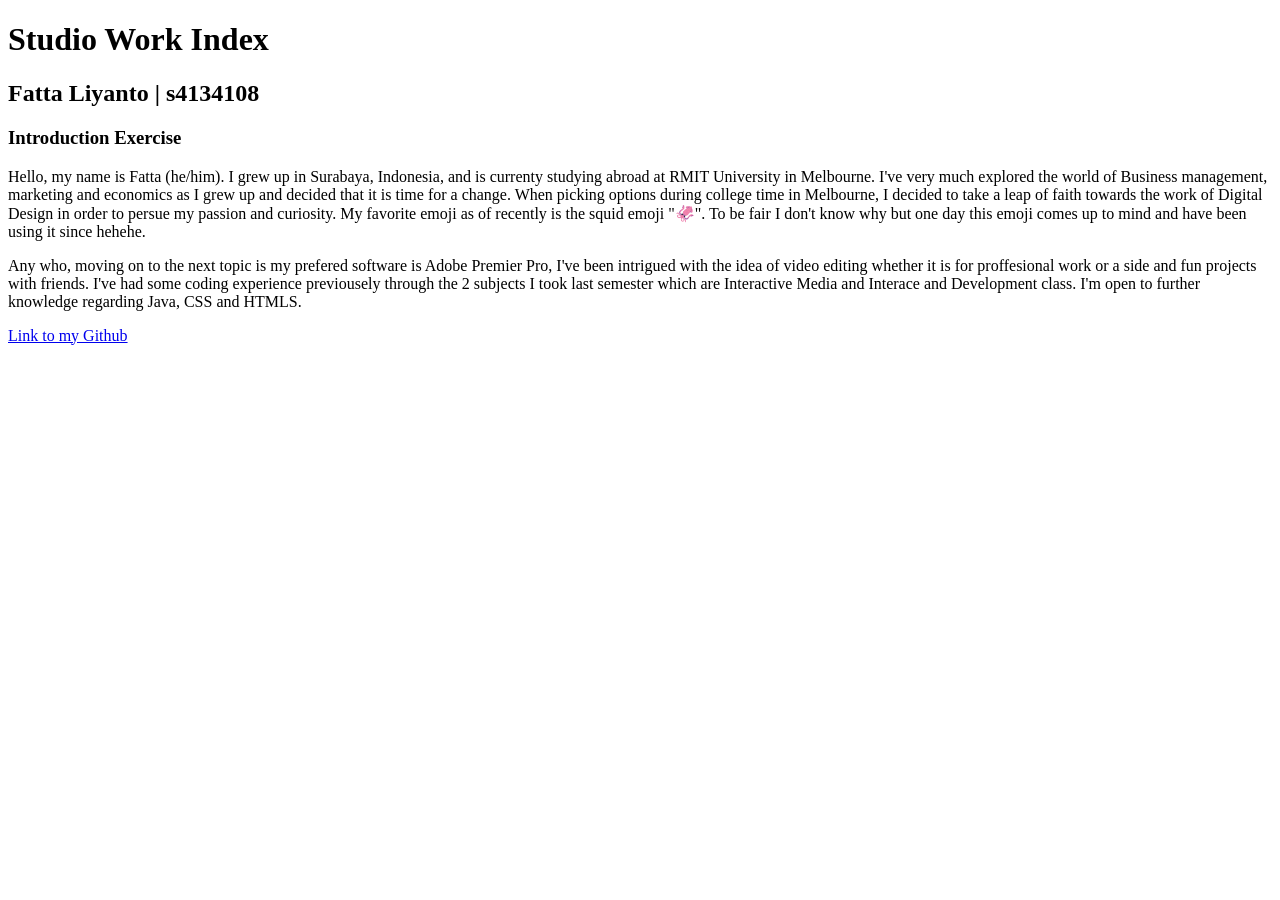
==== index.html @ 15510b4c "Update index.html" ====
<!DOCTYPE html>
<html lang="en">
  <head>
    <meta charset="UTF-8" />
    <meta name="viewport" content="width=device-width, initial-scale=1.0" />
    <title>Studio Work Index</title>
  </head>
  <body>
    <main>
      <h1>Studio Work Index</h1>
      <section>
        <h2>Fatta Liyanto | s4134108</h2>
        <h3>Introduction Exercise</h3>

        <p>
          Hello, my name is Fatta (he/him). I grew up in Surabaya, Indonesia,
          and is currenty studying abroad at RMIT University in Melbourne. I've
          very much explored the world of Business management, marketing and
          economics as I grew up and decided that it is time for a change. When
          picking options during college time in Melbourne, I decided to take a
          leap of faith towards the work of Digital Design in order to persue my
          passion and curiosity. My favorite emoji as of recently is the squid
          emoji "🦑". To be fair I don't know why but one day this emoji comes
          up to mind and have been using it since hehehe.
        </p>

        <p>
          Any who, moving on to the next topic is my prefered software is Adobe
          Premier Pro, I've been intrigued with the idea of video editing
          whether it is for proffesional work or a side and fun projects with
          friends. I've had some coding experience previousely through the 2
          subjects I took last semester which are Interactive Media and Interace
          and Development class. I'm open to further knowledge regarding Java,
          CSS and HTMLS.
        </p>
        <a href="https://github.com/Fliyanto" target="_blank"
          >Link to my Github</a
        >
      </section>
    </main>
  </body>
</html>
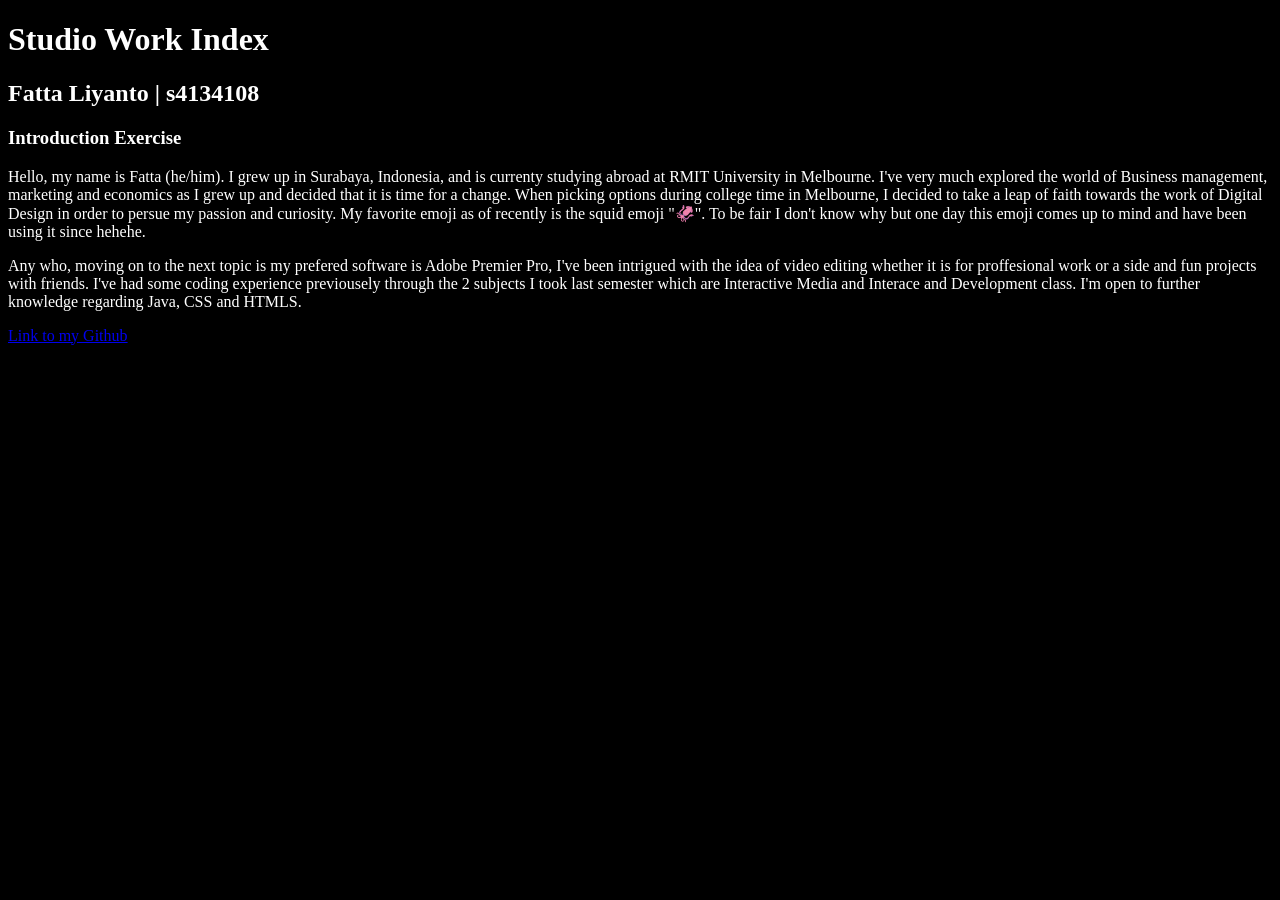
==== commit 6a144f28: "Changed COLOR : Bakcground, Font + basic RESET.css" ====
--- a/index.html
+++ b/index.html
@@ -1,9 +1,11 @@
-<!DOCTYPE html>
+<!doctype html>
 <html lang="en">
   <head>
     <meta charset="UTF-8" />
     <meta name="viewport" content="width=device-width, initial-scale=1.0" />
     <title>Studio Work Index</title>
+
+    <link rel="stylesheet" href="style.css" />
   </head>
   <body>
     <main>
--- a/style.css
+++ b/style.css
@@ -0,0 +1,4 @@
+body {
+  background-color: black;
+  color: white;
+}
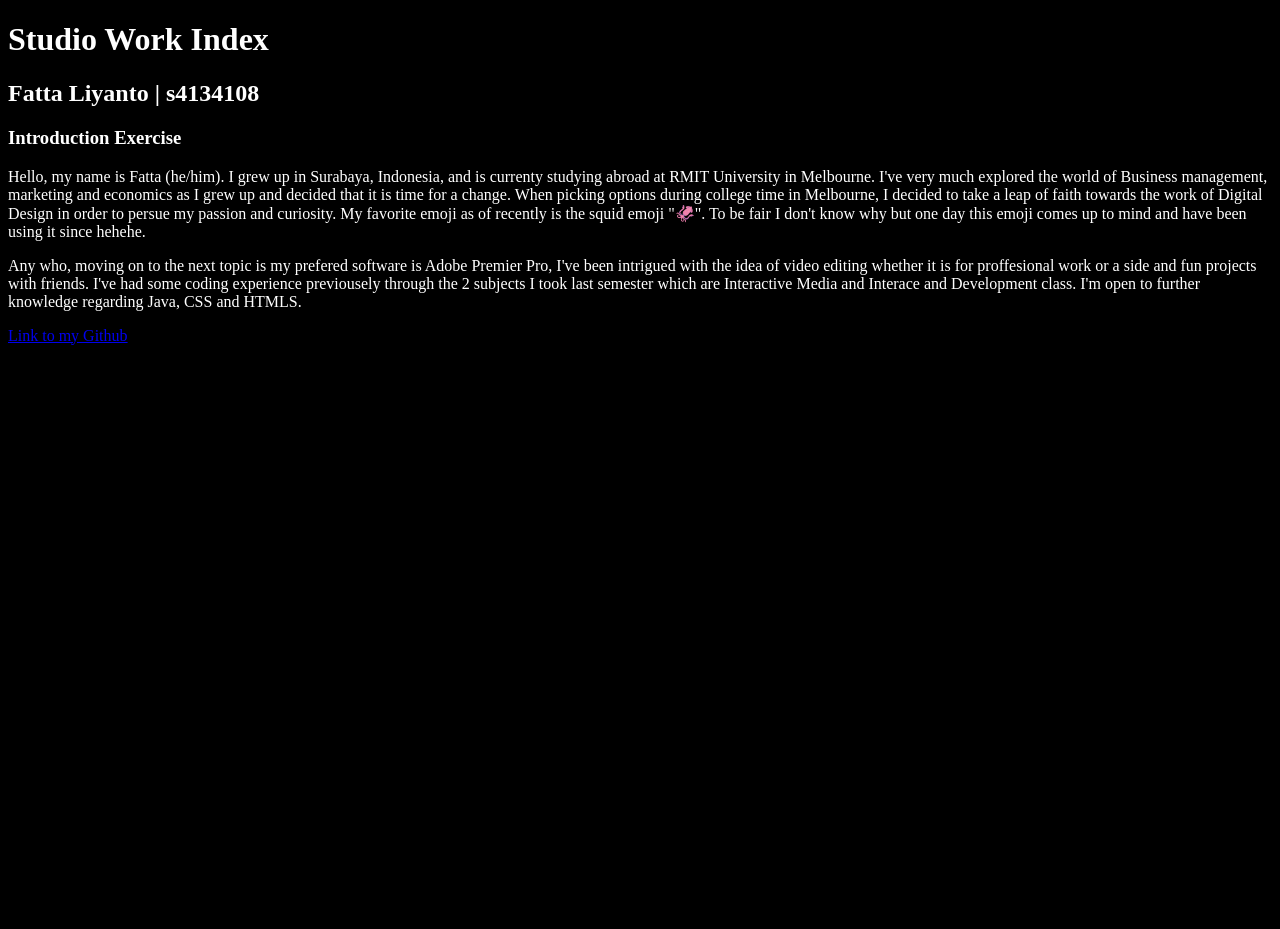
==== commit 8f80d661: "images" ====
--- a/index.html
+++ b/index.html
@@ -4,7 +4,7 @@
     <meta charset="UTF-8" />
     <meta name="viewport" content="width=device-width, initial-scale=1.0" />
     <title>Studio Work Index</title>
-
+    <link rel="stylesheet" href="reset.css" />
     <link rel="stylesheet" href="style.css" />
   </head>
   <body>
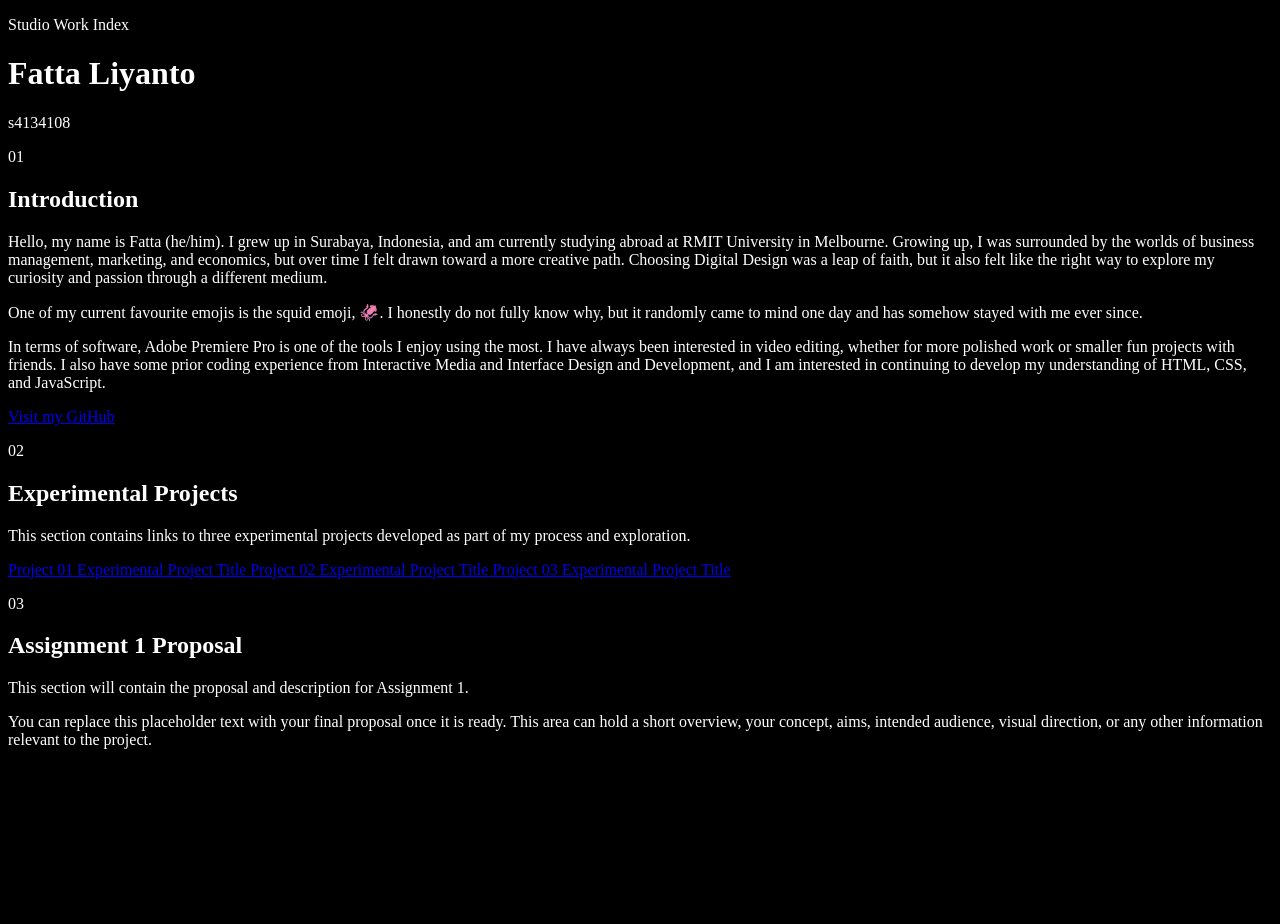
==== commit 45e28e98: "new addition" ====
--- a/index.html
+++ b/index.html
@@ -6,38 +6,115 @@
     <title>Studio Work Index</title>
     <link rel="stylesheet" href="reset.css" />
     <link rel="stylesheet" href="style.css" />
+    <link
+      rel="icon"
+      type="image/png"
+      sizes="32x32"
+      href="asset/favicon-32x32.png"
+    />
   </head>
   <body>
-    <main>
-      <h1>Studio Work Index</h1>
-      <section>
-        <h2>Fatta Liyanto | s4134108</h2>
-        <h3>Introduction Exercise</h3>
+    <main class="page-shell">
+      <header class="page-header">
+        <p class="page-kicker">Studio Work Index</p>
+        <h1>Fatta Liyanto</h1>
+        <p class="page-subtitle">s4134108</p>
+      </header>
 
-        <p>
-          Hello, my name is Fatta (he/him). I grew up in Surabaya, Indonesia,
-          and is currenty studying abroad at RMIT University in Melbourne. I've
-          very much explored the world of Business management, marketing and
-          economics as I grew up and decided that it is time for a change. When
-          picking options during college time in Melbourne, I decided to take a
-          leap of faith towards the work of Digital Design in order to persue my
-          passion and curiosity. My favorite emoji as of recently is the squid
-          emoji "🦑". To be fair I don't know why but one day this emoji comes
-          up to mind and have been using it since hehehe.
-        </p>
+      <section class="content-box intro-section">
+        <div class="section-heading">
+          <p class="section-label">01</p>
+          <h2>Introduction</h2>
+        </div>
 
-        <p>
-          Any who, moving on to the next topic is my prefered software is Adobe
-          Premier Pro, I've been intrigued with the idea of video editing
-          whether it is for proffesional work or a side and fun projects with
-          friends. I've had some coding experience previousely through the 2
-          subjects I took last semester which are Interactive Media and Interace
-          and Development class. I'm open to further knowledge regarding Java,
-          CSS and HTMLS.
-        </p>
-        <a href="https://github.com/Fliyanto" target="_blank"
-          >Link to my Github</a
-        >
+        <div class="section-content">
+          <p>
+            Hello, my name is Fatta (he/him). I grew up in Surabaya, Indonesia,
+            and am currently studying abroad at RMIT University in Melbourne.
+            Growing up, I was surrounded by the worlds of business management,
+            marketing, and economics, but over time I felt drawn toward a more
+            creative path. Choosing Digital Design was a leap of faith, but it
+            also felt like the right way to explore my curiosity and passion
+            through a different medium.
+          </p>
+
+          <p>
+            One of my current favourite emojis is the squid emoji, 🦑. I
+            honestly do not fully know why, but it randomly came to mind one day
+            and has somehow stayed with me ever since.
+          </p>
+
+          <p>
+            In terms of software, Adobe Premiere Pro is one of the tools I enjoy
+            using the most. I have always been interested in video editing,
+            whether for more polished work or smaller fun projects with friends.
+            I also have some prior coding experience from Interactive Media and
+            Interface Design and Development, and I am interested in continuing
+            to develop my understanding of HTML, CSS, and JavaScript.
+          </p>
+
+          <p class="github-link">
+            <a
+              href="https://github.com/Fliyanto"
+              target="_blank"
+              rel="noopener noreferrer"
+            >
+              Visit my GitHub
+            </a>
+          </p>
+        </div>
+      </section>
+
+      <section class="content-box experiments-section">
+        <div class="section-heading">
+          <p class="section-label">02</p>
+          <h2>Experimental Projects</h2>
+        </div>
+
+        <div class="section-content">
+          <p>
+            This section contains links to three experimental projects developed
+            as part of my process and exploration.
+          </p>
+
+          <div class="project-links">
+            <a href="#" class="project-card">
+              <span class="project-number">Project 01</span>
+              <span class="project-title">Experimental Project Title</span>
+            </a>
+
+            <a href="#" class="project-card">
+              <span class="project-number">Project 02</span>
+              <span class="project-title">Experimental Project Title</span>
+            </a>
+
+            <a href="#" class="project-card">
+              <span class="project-number">Project 03</span>
+              <span class="project-title">Experimental Project Title</span>
+            </a>
+          </div>
+        </div>
+      </section>
+
+      <section class="content-box proposal-section">
+        <div class="section-heading">
+          <p class="section-label">03</p>
+          <h2>Assignment 1 Proposal</h2>
+        </div>
+
+        <div class="section-content">
+          <p>
+            This section will contain the proposal and description for
+            Assignment 1.
+          </p>
+
+          <p>
+            You can replace this placeholder text with your final proposal once
+            it is ready. This area can hold a short overview, your concept,
+            aims, intended audience, visual direction, or any other information
+            relevant to the project.
+          </p>
+        </div>
       </section>
     </main>
   </body>
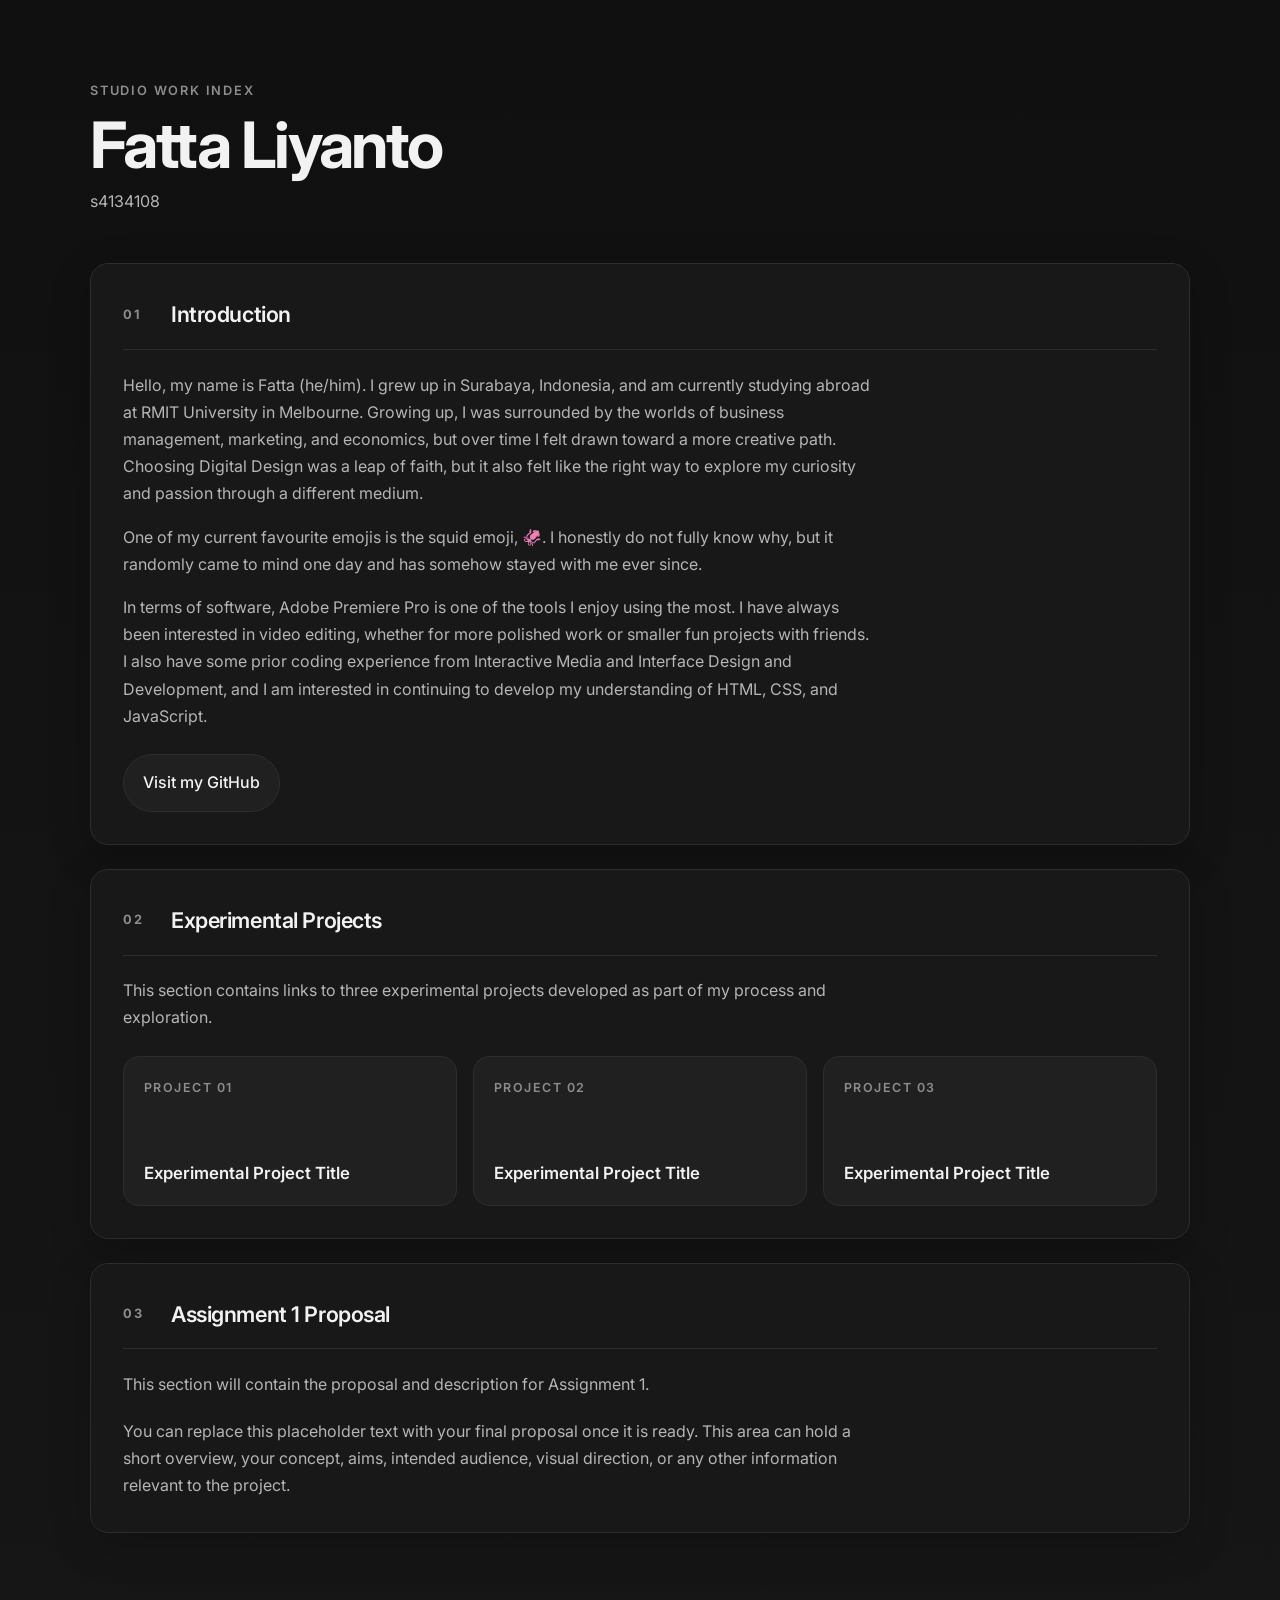
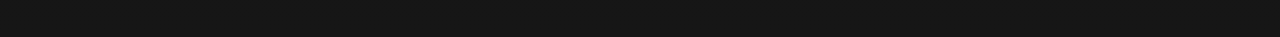
==== commit 5de9183f: "mapping done" ====
--- a/index.html
+++ b/index.html
@@ -78,7 +78,7 @@
           </p>
 
           <div class="project-links">
-            <a href="#" class="project-card">
+            <a href="" class="project-card">
               <span class="project-number">Project 01</span>
               <span class="project-title">Experimental Project Title</span>
             </a>
--- a/style.css
+++ b/style.css
@@ -1,4 +1,213 @@
+@import url("https://fonts.googleapis.com/css2?family=Inter:wght@400;500;600;700&display=swap");
+
+:root {
+  --bg: #111111;
+  --surface: #1a1a1a;
+  --surface-2: #202020;
+  --border: #2d2d2d;
+  --text: #f2f2f2;
+  --text-soft: #b5b5b5;
+  --text-muted: #8c8c8c;
+  --accent: #d8d8d8;
+  --max-width: 1100px;
+  --radius: 18px;
+  --shadow: 0 12px 40px rgba(0, 0, 0, 0.22);
+}
+
+html {
+  scroll-behavior: smooth;
+}
+
 body {
-  background-color: black;
-  color: white;
-}
+  font-family: "Inter", sans-serif;
+  background: linear-gradient(to bottom, #101010, #161616);
+  color: var(--text);
+  line-height: 1.7;
+  min-height: 100vh;
+}
+
+a {
+  color: inherit;
+  text-decoration: none;
+}
+
+.page-shell {
+  width: min(100% - 3rem, var(--max-width));
+  margin: 0 auto;
+  padding: 4.5rem 0 5rem;
+}
+
+.page-header {
+  margin-bottom: 2rem;
+  padding: 0.5rem 0 1rem;
+}
+
+.page-kicker {
+  font-size: 0.8rem;
+  font-weight: 600;
+  letter-spacing: 0.14em;
+  text-transform: uppercase;
+  color: var(--text-muted);
+  margin-bottom: 0.85rem;
+}
+
+.page-header h1 {
+  font-size: clamp(2.2rem, 5vw, 4.4rem);
+  font-weight: 700;
+  letter-spacing: -0.04em;
+  line-height: 0.95;
+  margin-bottom: 0.75rem;
+}
+
+.page-subtitle {
+  font-size: 1rem;
+  color: var(--text-soft);
+}
+
+.content-box {
+  background: rgba(26, 26, 26, 0.92);
+  border: 1px solid var(--border);
+  border-radius: var(--radius);
+  box-shadow: var(--shadow);
+  padding: 2rem;
+  margin-bottom: 1.5rem;
+  backdrop-filter: blur(6px);
+}
+
+.section-heading {
+  display: flex;
+  align-items: center;
+  gap: 1rem;
+  margin-bottom: 1.35rem;
+  padding-bottom: 1rem;
+  border-bottom: 1px solid var(--border);
+}
+
+.section-label {
+  font-size: 0.8rem;
+  font-weight: 700;
+  color: var(--text-muted);
+  letter-spacing: 0.12em;
+  min-width: 2rem;
+}
+
+.section-heading h2 {
+  font-size: 1.35rem;
+  font-weight: 600;
+  letter-spacing: -0.02em;
+}
+
+.section-content p {
+  max-width: 75ch;
+  color: var(--text-soft);
+  margin-bottom: 1rem;
+}
+
+.section-content p:last-child {
+  margin-bottom: 0;
+}
+
+.github-link {
+  margin-top: 1.5rem;
+}
+
+.github-link a {
+  display: inline-flex;
+  align-items: center;
+  padding: 0.9rem 1.2rem;
+  border: 1px solid var(--border);
+  border-radius: 999px;
+  background: var(--surface-2);
+  color: var(--text);
+  font-weight: 500;
+  transition:
+    transform 0.2s ease,
+    border-color 0.2s ease,
+    background 0.2s ease;
+}
+
+.github-link a:hover,
+.github-link a:focus-visible {
+  transform: translateY(-1px);
+  border-color: #4a4a4a;
+  background: #262626;
+}
+
+.project-links {
+  display: grid;
+  grid-template-columns: repeat(3, 1fr);
+  gap: 1rem;
+  margin-top: 1.5rem;
+}
+
+.project-card {
+  display: flex;
+  flex-direction: column;
+  justify-content: space-between;
+  min-height: 150px;
+  padding: 1.25rem;
+  background: var(--surface-2);
+  border: 1px solid var(--border);
+  border-radius: 16px;
+  transition:
+    transform 0.2s ease,
+    border-color 0.2s ease,
+    background 0.2s ease;
+}
+
+.project-card:hover,
+.project-card:focus-visible {
+  transform: translateY(-2px);
+  border-color: #494949;
+  background: #292929;
+}
+
+.project-number {
+  font-size: 0.78rem;
+  font-weight: 600;
+  letter-spacing: 0.12em;
+  text-transform: uppercase;
+  color: var(--text-muted);
+  margin-bottom: 1.2rem;
+}
+
+.project-title {
+  font-size: 1.05rem;
+  font-weight: 600;
+  color: var(--text);
+  line-height: 1.35;
+}
+
+.proposal-section .section-content {
+  display: flex;
+  flex-direction: column;
+  gap: 0.25rem;
+}
+
+@media (max-width: 900px) {
+  .project-links {
+    grid-template-columns: 1fr;
+  }
+}
+
+@media (max-width: 640px) {
+  .page-shell {
+    width: min(100% - 1.5rem, var(--max-width));
+    padding: 2.5rem 0 3rem;
+  }
+
+  .content-box {
+    padding: 1.35rem;
+    border-radius: 14px;
+  }
+
+  .section-heading {
+    align-items: flex-start;
+    flex-direction: column;
+    gap: 0.35rem;
+  }
+
+  .page-header h1 {
+    line-height: 1;
+  }
+}
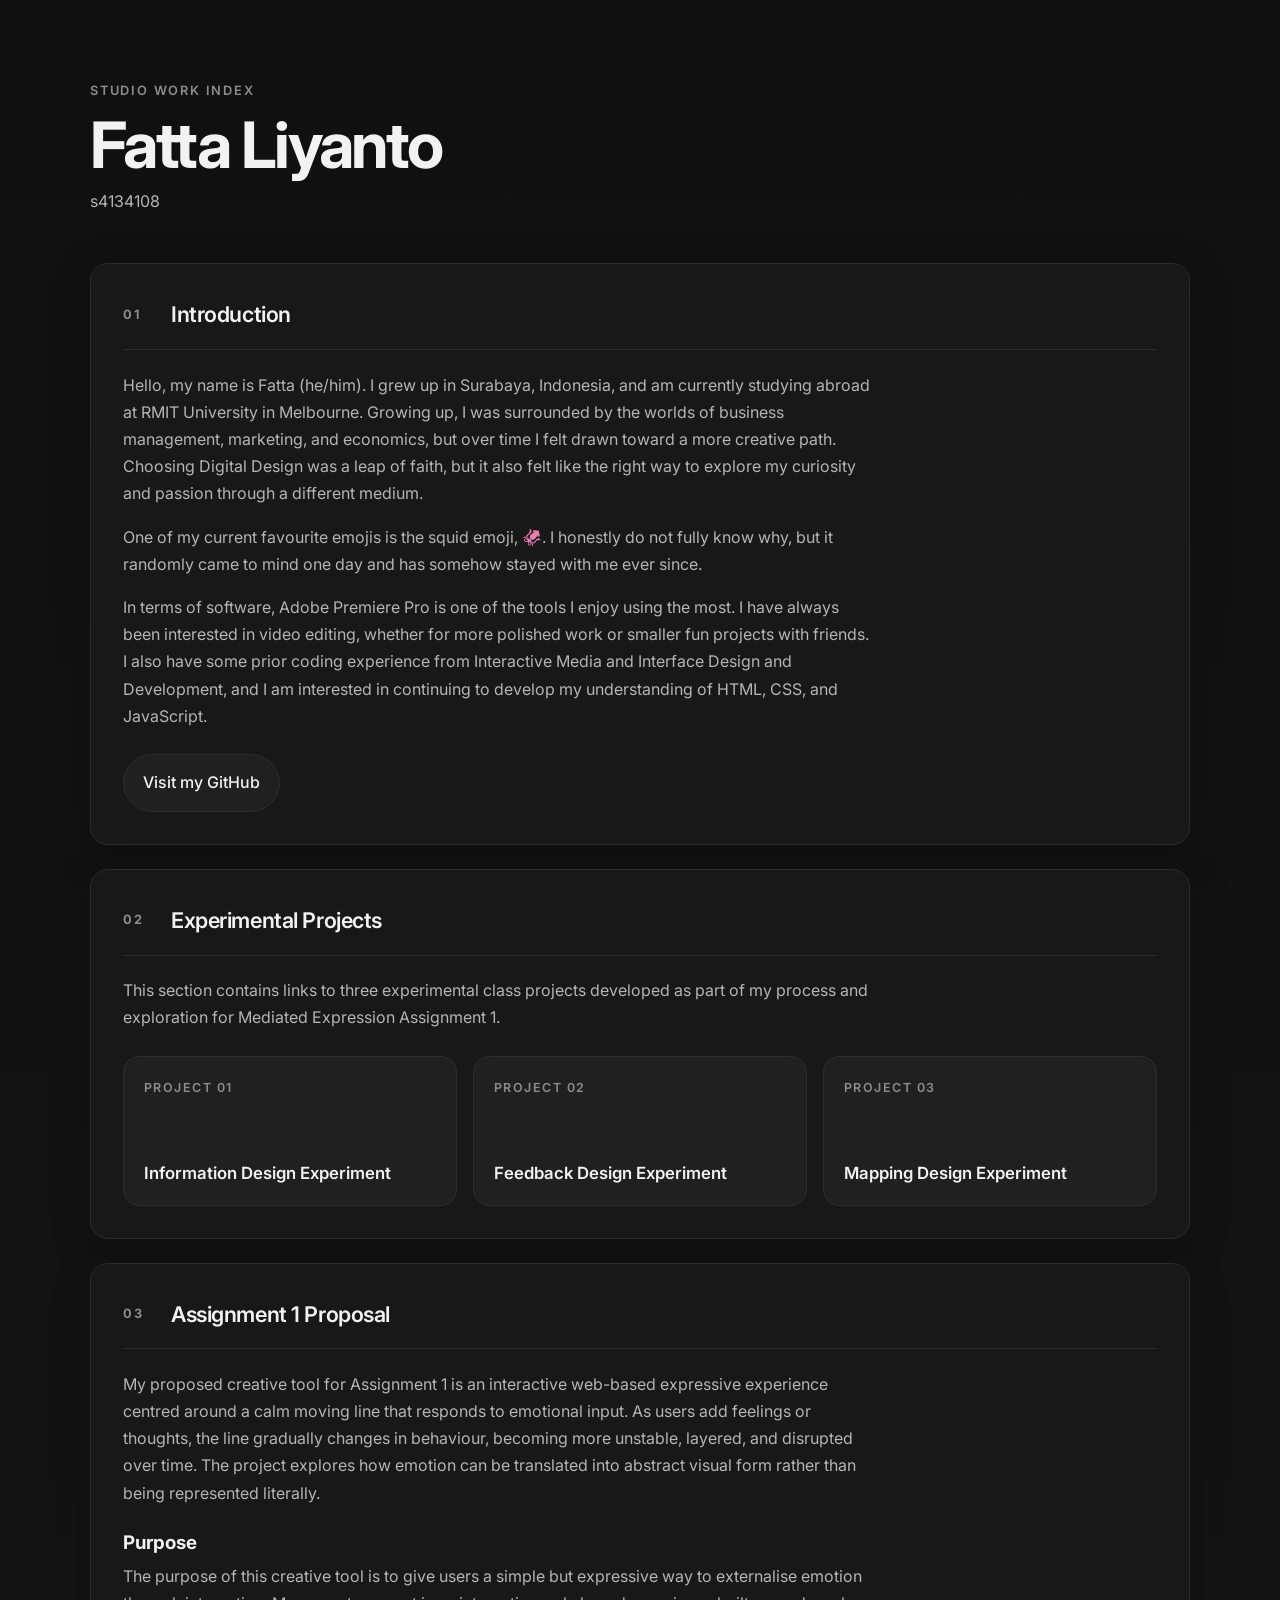
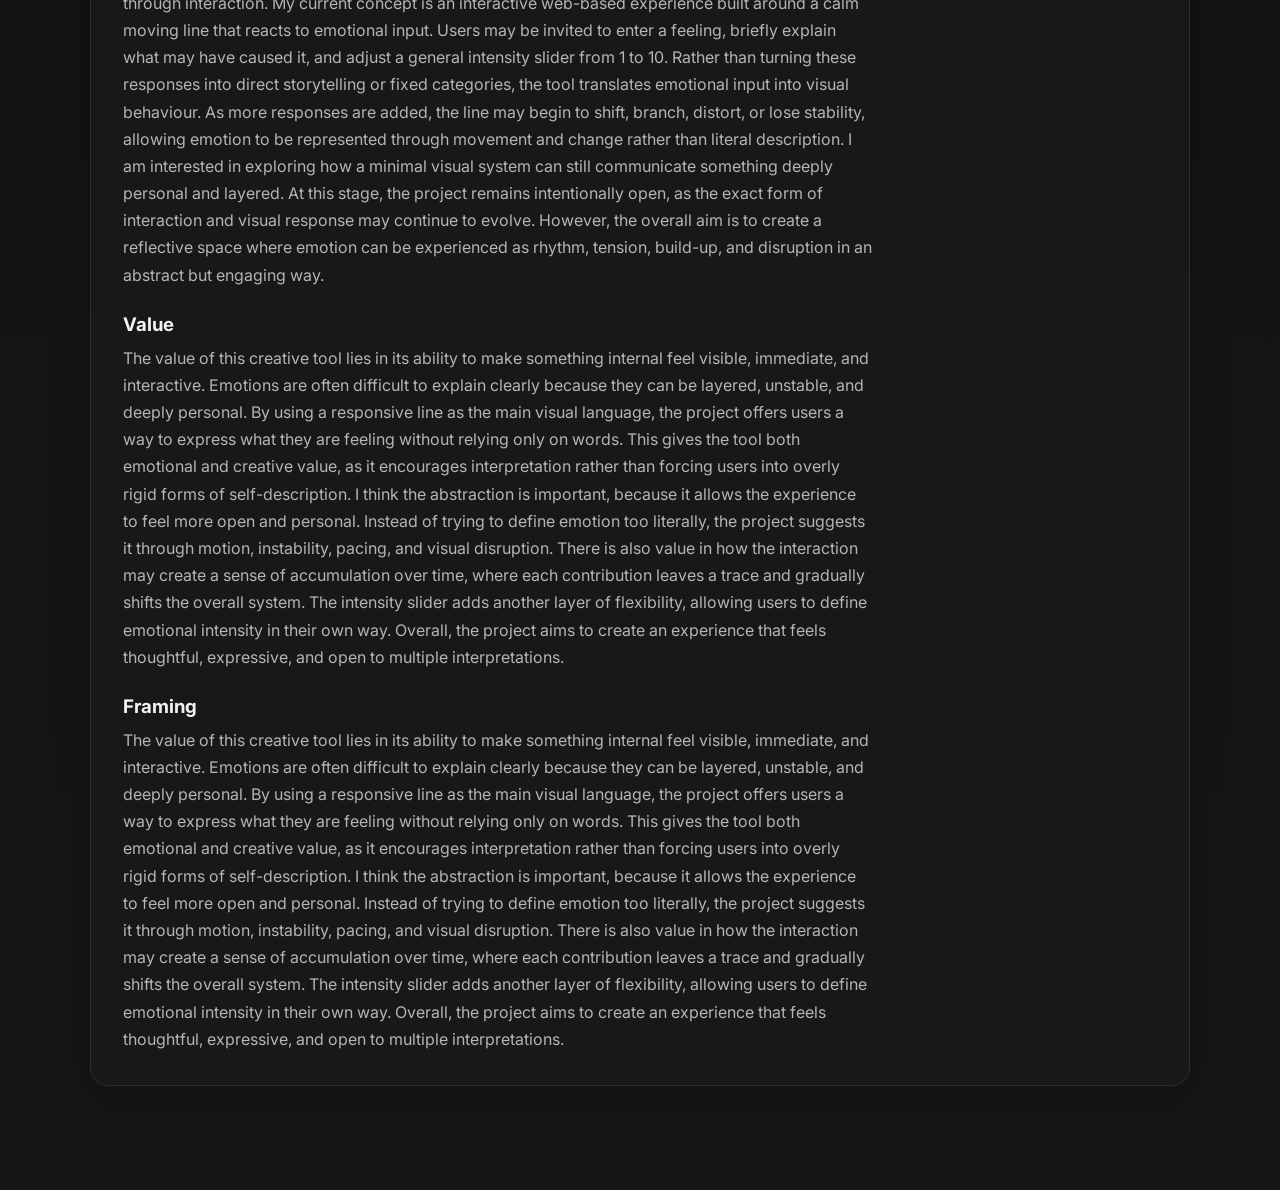
==== commit 1787f6dc: "final changes" ====
--- a/index.html
+++ b/index.html
@@ -10,7 +10,7 @@
       rel="icon"
       type="image/png"
       sizes="32x32"
-      href="asset/favicon-32x32.png"
+      href="asset/shy-32x32.png"
     />
   </head>
   <body>
@@ -73,24 +73,40 @@
 
         <div class="section-content">
           <p>
-            This section contains links to three experimental projects developed
-            as part of my process and exploration.
+            This section contains links to three experimental class projects
+            developed as part of my process and exploration for Mediated
+            Expression Assignment 1.
           </p>
 
           <div class="project-links">
-            <a href="" class="project-card">
+            <a
+              href="https://f-liyanto.neocities.org/informationDesignExperiment/informationDesignExperiment/"
+              class="project-card"
+              target="_blank"
+              rel="noopener noreferrer"
+            >
               <span class="project-number">Project 01</span>
-              <span class="project-title">Experimental Project Title</span>
-            </a>
-
-            <a href="#" class="project-card">
+              <span class="project-title">Information Design Experiment</span>
+            </a>
+
+            <a
+              href="https://f-liyanto.neocities.org/feedbackDesignExperiment/"
+              class="project-card"
+              target="_blank"
+              rel="noopener noreferrer"
+            >
               <span class="project-number">Project 02</span>
-              <span class="project-title">Experimental Project Title</span>
-            </a>
-
-            <a href="#" class="project-card">
+              <span class="project-title">Feedback Design Experiment</span>
+            </a>
+
+            <a
+              href="https://f-liyanto.neocities.org/mappingDesignExperiment/"
+              class="project-card"
+              target="_blank"
+              rel="noopener noreferrer"
+            >
               <span class="project-number">Project 03</span>
-              <span class="project-title">Experimental Project Title</span>
+              <span class="project-title">Mapping Design Experiment</span>
             </a>
           </div>
         </div>
@@ -104,15 +120,81 @@
 
         <div class="section-content">
           <p>
-            This section will contain the proposal and description for
-            Assignment 1.
-          </p>
-
-          <p>
-            You can replace this placeholder text with your final proposal once
-            it is ready. This area can hold a short overview, your concept,
-            aims, intended audience, visual direction, or any other information
-            relevant to the project.
+            My proposed creative tool for Assignment 1 is an interactive
+            web-based expressive experience centred around a calm moving line
+            that responds to emotional input. As users add feelings or thoughts,
+            the line gradually changes in behaviour, becoming more unstable,
+            layered, and disrupted over time. The project explores how emotion
+            can be translated into abstract visual form rather than being
+            represented literally.
+          </p>
+
+          <h3>Purpose</h3>
+          <p>
+            The purpose of this creative tool is to give users a simple but
+            expressive way to externalise emotion through interaction. My
+            current concept is an interactive web-based experience built around
+            a calm moving line that reacts to emotional input. Users may be
+            invited to enter a feeling, briefly explain what may have caused it,
+            and adjust a general intensity slider from 1 to 10. Rather than
+            turning these responses into direct storytelling or fixed
+            categories, the tool translates emotional input into visual
+            behaviour. As more responses are added, the line may begin to shift,
+            branch, distort, or lose stability, allowing emotion to be
+            represented through movement and change rather than literal
+            description. I am interested in exploring how a minimal visual
+            system can still communicate something deeply personal and layered.
+            At this stage, the project remains intentionally open, as the exact
+            form of interaction and visual response may continue to evolve.
+            However, the overall aim is to create a reflective space where
+            emotion can be experienced as rhythm, tension, build-up, and
+            disruption in an abstract but engaging way.
+          </p>
+
+          <h3>Value</h3>
+          <p>
+            The value of this creative tool lies in its ability to make
+            something internal feel visible, immediate, and interactive.
+            Emotions are often difficult to explain clearly because they can be
+            layered, unstable, and deeply personal. By using a responsive line
+            as the main visual language, the project offers users a way to
+            express what they are feeling without relying only on words. This
+            gives the tool both emotional and creative value, as it encourages
+            interpretation rather than forcing users into overly rigid forms of
+            self-description. I think the abstraction is important, because it
+            allows the experience to feel more open and personal. Instead of
+            trying to define emotion too literally, the project suggests it
+            through motion, instability, pacing, and visual disruption. There is
+            also value in how the interaction may create a sense of accumulation
+            over time, where each contribution leaves a trace and gradually
+            shifts the overall system. The intensity slider adds another layer
+            of flexibility, allowing users to define emotional intensity in
+            their own way. Overall, the project aims to create an experience
+            that feels thoughtful, expressive, and open to multiple
+            interpretations.
+          </p>
+
+          <h3>Framing</h3>
+          <p>
+            The value of this creative tool lies in its ability to make
+            something internal feel visible, immediate, and interactive.
+            Emotions are often difficult to explain clearly because they can be
+            layered, unstable, and deeply personal. By using a responsive line
+            as the main visual language, the project offers users a way to
+            express what they are feeling without relying only on words. This
+            gives the tool both emotional and creative value, as it encourages
+            interpretation rather than forcing users into overly rigid forms of
+            self-description. I think the abstraction is important, because it
+            allows the experience to feel more open and personal. Instead of
+            trying to define emotion too literally, the project suggests it
+            through motion, instability, pacing, and visual disruption. There is
+            also value in how the interaction may create a sense of accumulation
+            over time, where each contribution leaves a trace and gradually
+            shifts the overall system. The intensity slider adds another layer
+            of flexibility, allowing users to define emotional intensity in
+            their own way. Overall, the project aims to create an experience
+            that feels thoughtful, expressive, and open to multiple
+            interpretations.
           </p>
         </div>
       </section>
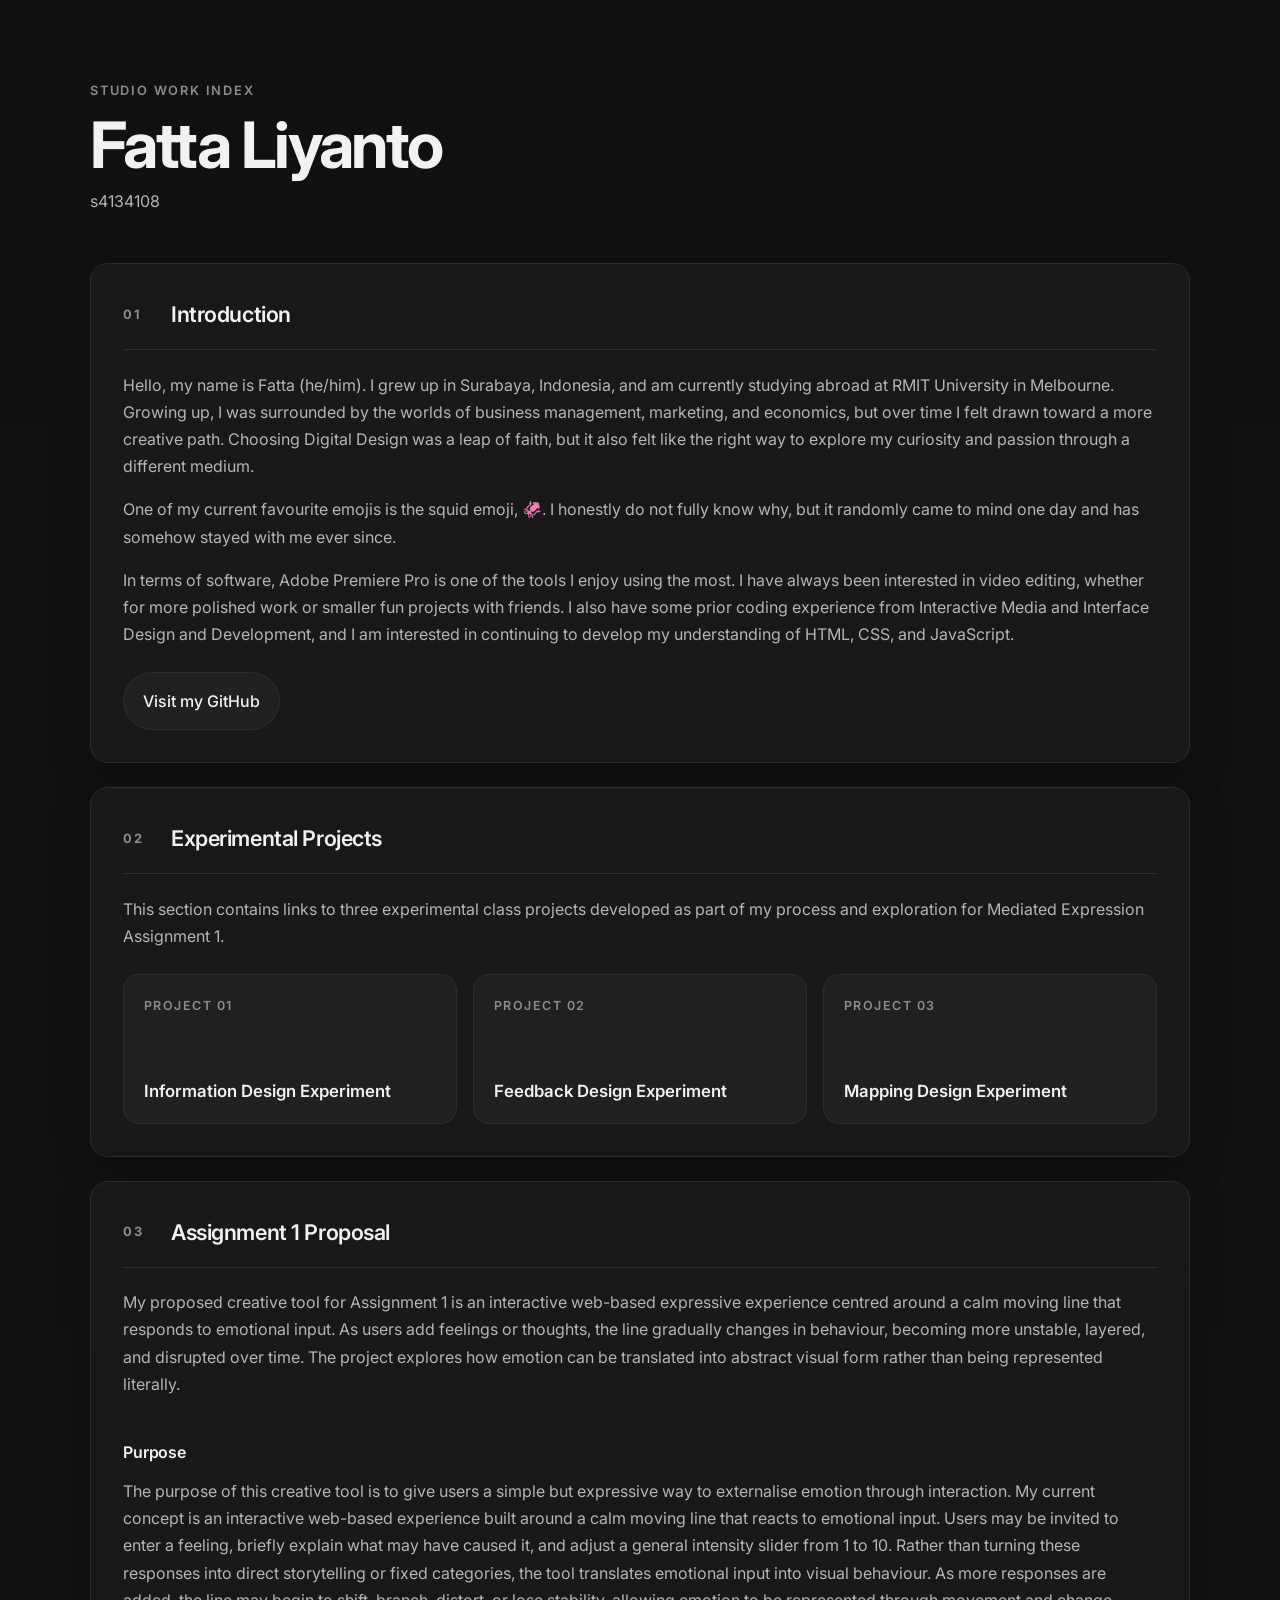
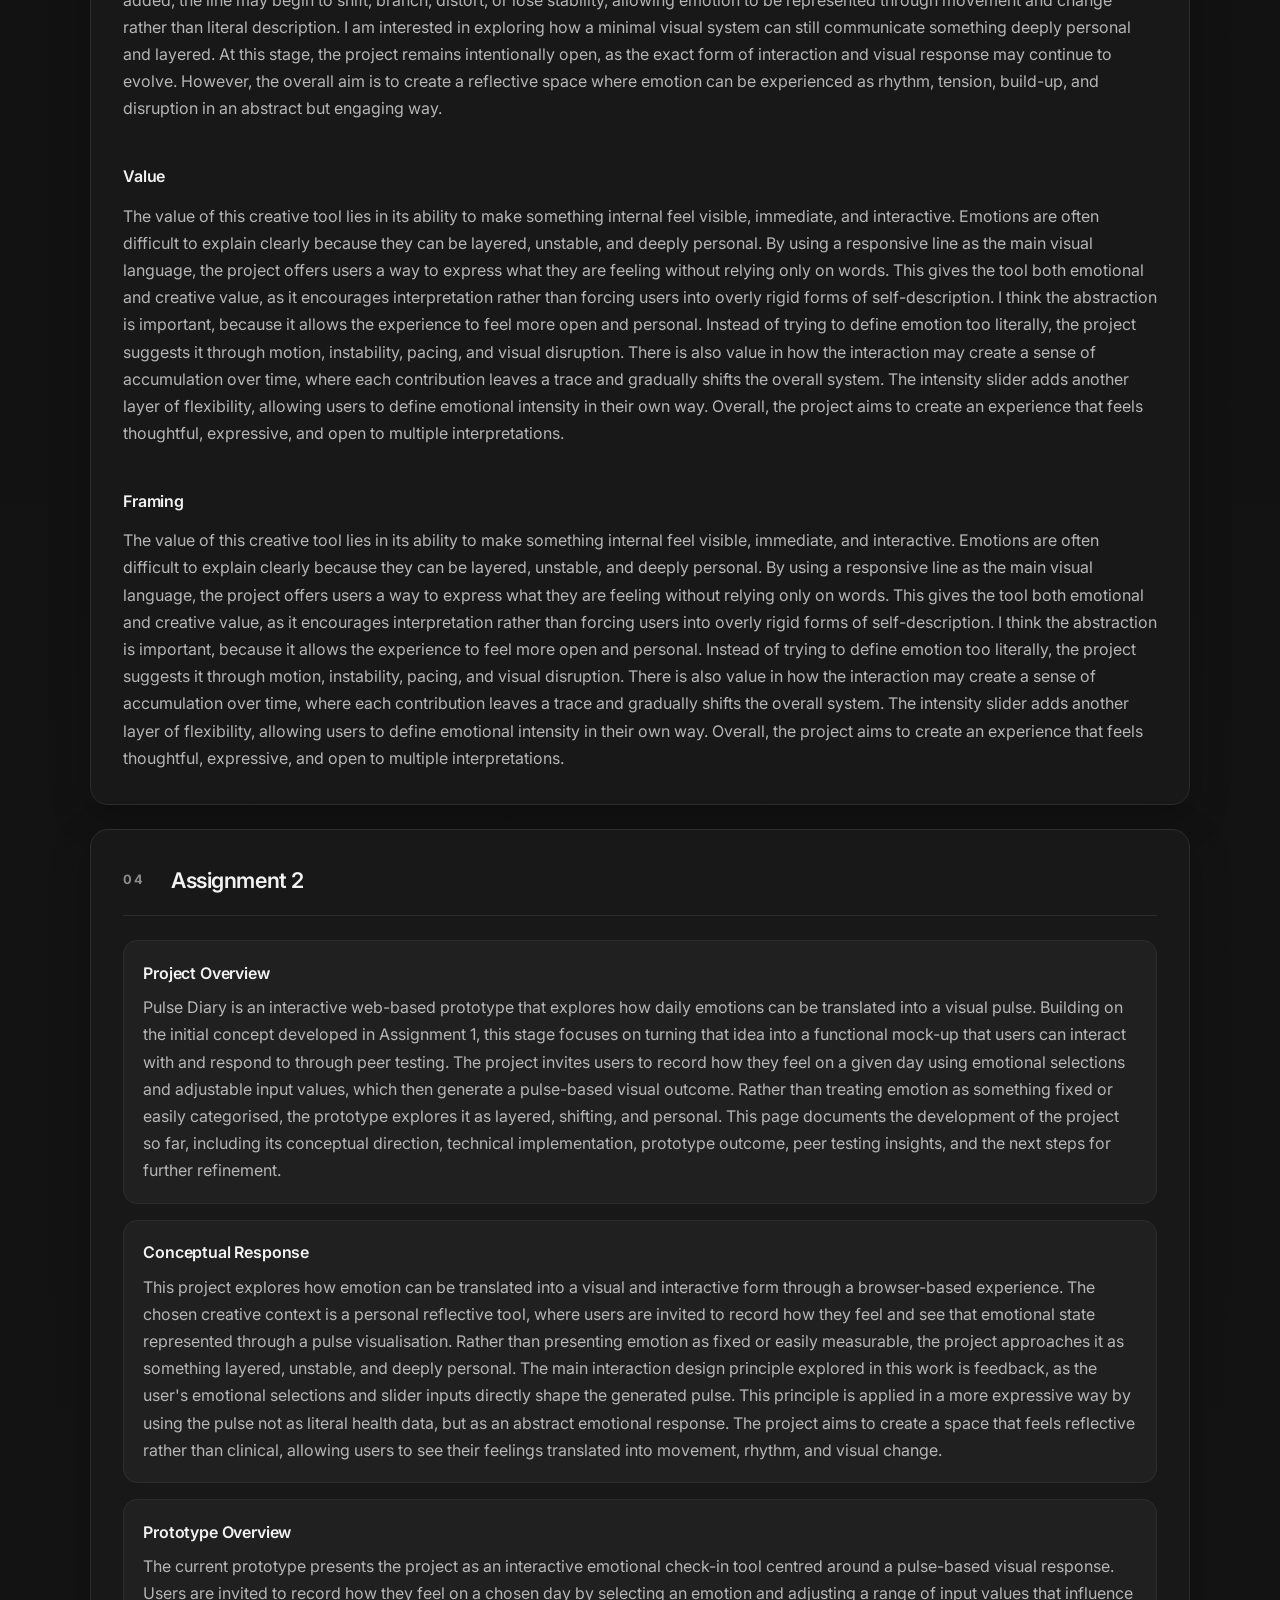
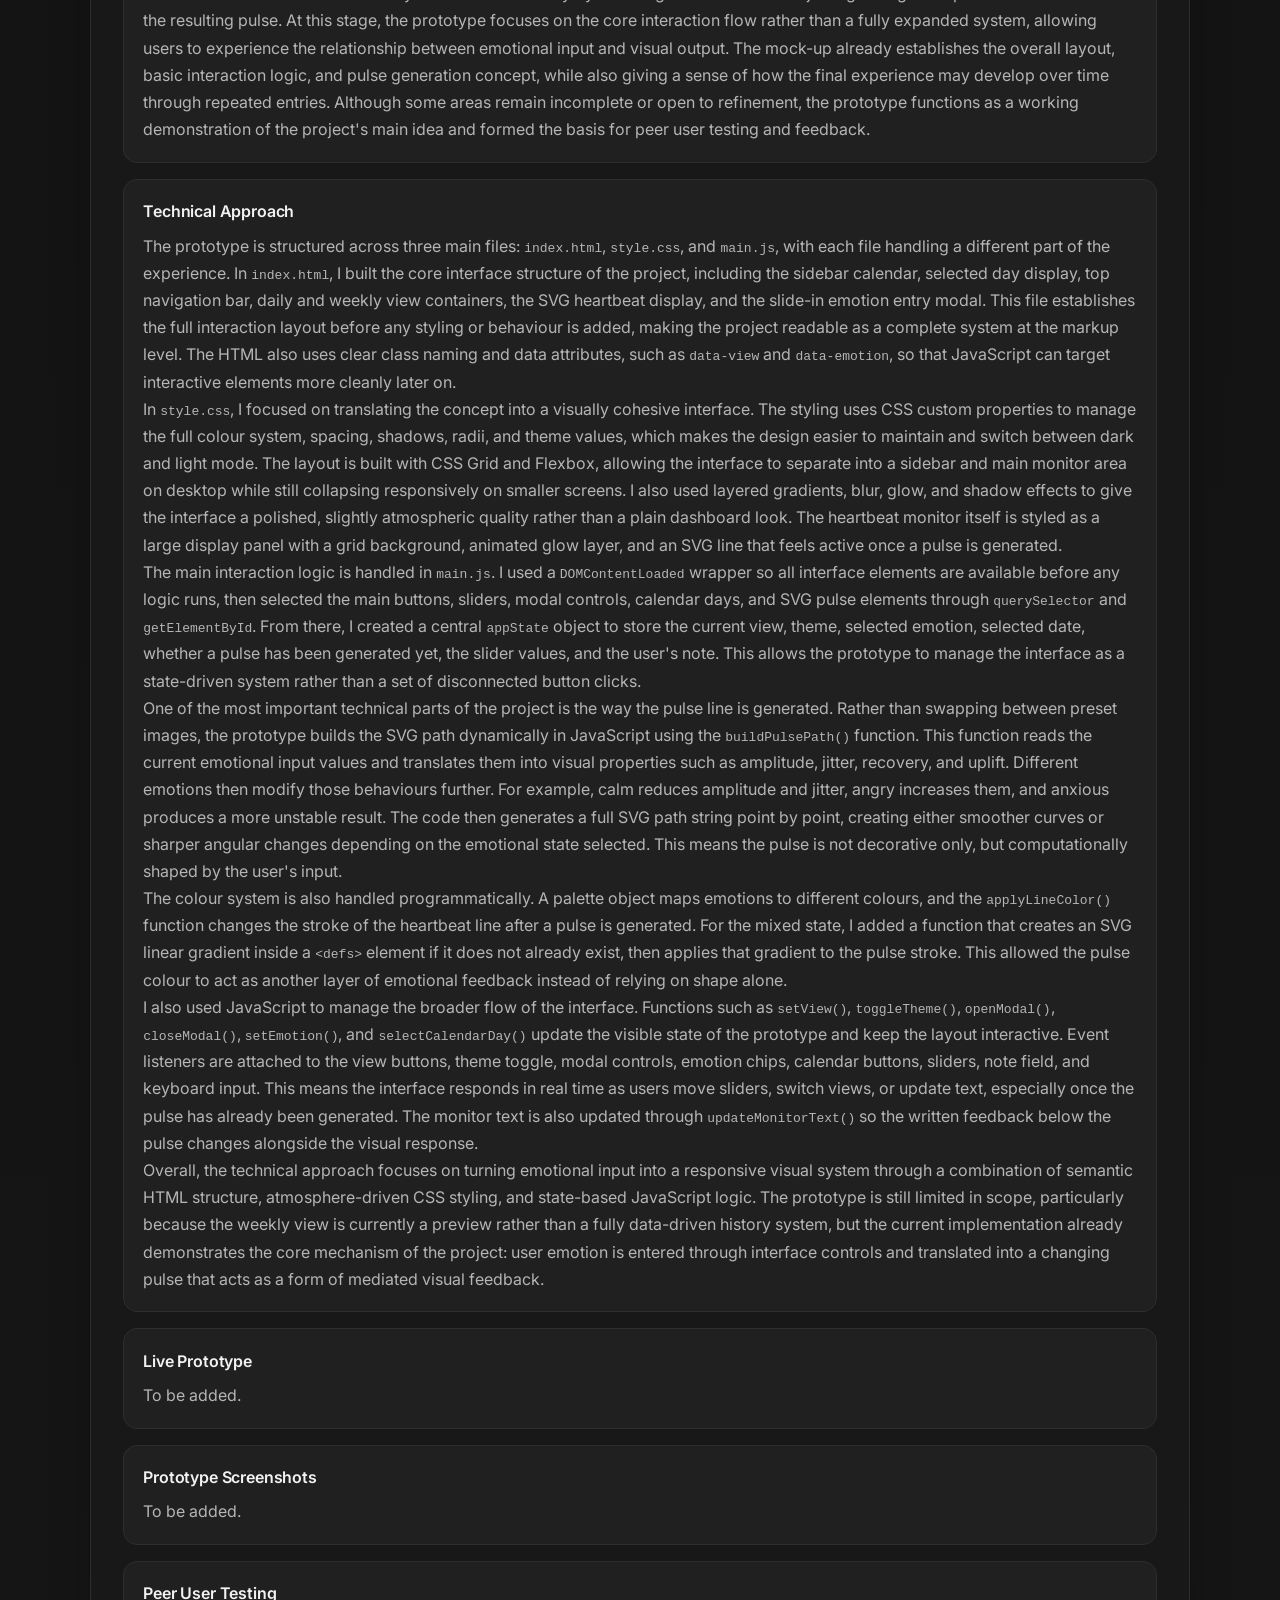
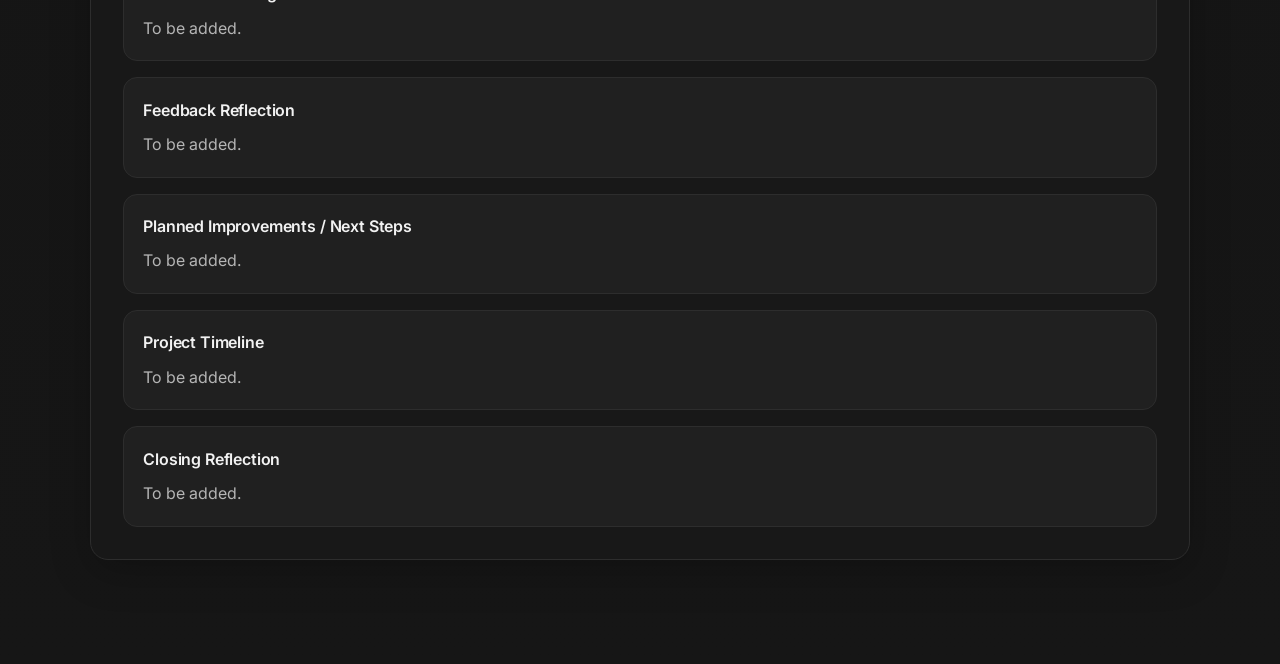
==== commit 56c2f6c1: "new things" ====
--- a/index.html
+++ b/index.html
@@ -198,6 +198,218 @@
           </p>
         </div>
       </section>
+
+      <section class="content-box assignment-two-section">
+        <div class="section-heading">
+          <p class="section-label">04</p>
+          <h2>Assignment 2</h2>
+        </div>
+
+        <div class="section-content">
+          <section class="a2-block">
+            <h3>Project Overview</h3>
+            <p>
+              Pulse Diary is an interactive web-based prototype that explores
+              how daily emotions can be translated into a visual pulse. Building
+              on the initial concept developed in Assignment 1, this stage
+              focuses on turning that idea into a functional mock-up that users
+              can interact with and respond to through peer testing. The project
+              invites users to record how they feel on a given day using
+              emotional selections and adjustable input values, which then
+              generate a pulse-based visual outcome. Rather than treating
+              emotion as something fixed or easily categorised, the prototype
+              explores it as layered, shifting, and personal. This page
+              documents the development of the project so far, including its
+              conceptual direction, technical implementation, prototype outcome,
+              peer testing insights, and the next steps for further refinement.
+            </p>
+          </section>
+
+          <section class="a2-block">
+            <h3>Conceptual Response</h3>
+            <p>
+              This project explores how emotion can be translated into a visual
+              and interactive form through a browser-based experience. The
+              chosen creative context is a personal reflective tool, where users
+              are invited to record how they feel and see that emotional state
+              represented through a pulse visualisation. Rather than presenting
+              emotion as fixed or easily measurable, the project approaches it
+              as something layered, unstable, and deeply personal. The main
+              interaction design principle explored in this work is feedback, as
+              the user's emotional selections and slider inputs directly shape
+              the generated pulse. This principle is applied in a more
+              expressive way by using the pulse not as literal health data, but
+              as an abstract emotional response. The project aims to create a
+              space that feels reflective rather than clinical, allowing users
+              to see their feelings translated into movement, rhythm, and visual
+              change.
+            </p>
+          </section>
+
+          <section class="a2-block">
+            <h3>Prototype Overview</h3>
+            <p>
+              The current prototype presents the project as an interactive
+              emotional check-in tool centred around a pulse-based visual
+              response. Users are invited to record how they feel on a chosen
+              day by selecting an emotion and adjusting a range of input values
+              that influence the resulting pulse. At this stage, the prototype
+              focuses on the core interaction flow rather than a fully expanded
+              system, allowing users to experience the relationship between
+              emotional input and visual output. The mock-up already establishes
+              the overall layout, basic interaction logic, and pulse generation
+              concept, while also giving a sense of how the final experience may
+              develop over time through repeated entries. Although some areas
+              remain incomplete or open to refinement, the prototype functions
+              as a working demonstration of the project's main idea and formed
+              the basis for peer user testing and feedback.
+            </p>
+          </section>
+
+          <section class="a2-block">
+            <h3>Technical Approach</h3>
+            <p>
+              The prototype is structured across three main files:
+              <code>index.html</code>, <code>style.css</code>, and
+              <code>main.js</code>, with each file handling a different part of
+              the experience. In <code>index.html</code>, I built the core
+              interface structure of the project, including the sidebar
+              calendar, selected day display, top navigation bar, daily and
+              weekly view containers, the SVG heartbeat display, and the
+              slide-in emotion entry modal. This file establishes the full
+              interaction layout before any styling or behaviour is added,
+              making the project readable as a complete system at the markup
+              level. The HTML also uses clear class naming and data attributes,
+              such as <code>data-view</code> and <code>data-emotion</code>, so
+              that JavaScript can target interactive elements more cleanly later
+              on.
+            </p>
+
+            <p>
+              In <code>style.css</code>, I focused on translating the concept
+              into a visually cohesive interface. The styling uses CSS custom
+              properties to manage the full colour system, spacing, shadows,
+              radii, and theme values, which makes the design easier to maintain
+              and switch between dark and light mode. The layout is built with
+              CSS Grid and Flexbox, allowing the interface to separate into a
+              sidebar and main monitor area on desktop while still collapsing
+              responsively on smaller screens. I also used layered gradients,
+              blur, glow, and shadow effects to give the interface a polished,
+              slightly atmospheric quality rather than a plain dashboard look.
+              The heartbeat monitor itself is styled as a large display panel
+              with a grid background, animated glow layer, and an SVG line that
+              feels active once a pulse is generated.
+            </p>
+
+            <p>
+              The main interaction logic is handled in <code>main.js</code>. I
+              used a <code>DOMContentLoaded</code> wrapper so all interface
+              elements are available before any logic runs, then selected the
+              main buttons, sliders, modal controls, calendar days, and SVG
+              pulse elements through <code>querySelector</code> and
+              <code>getElementById</code>. From there, I created a central
+              <code>appState</code> object to store the current view, theme,
+              selected emotion, selected date, whether a pulse has been
+              generated yet, the slider values, and the user's note. This allows
+              the prototype to manage the interface as a state-driven system
+              rather than a set of disconnected button clicks.
+            </p>
+
+            <p>
+              One of the most important technical parts of the project is the
+              way the pulse line is generated. Rather than swapping between
+              preset images, the prototype builds the SVG path dynamically in
+              JavaScript using the
+              <code>buildPulsePath()</code> function. This function reads the
+              current emotional input values and translates them into visual
+              properties such as amplitude, jitter, recovery, and uplift.
+              Different emotions then modify those behaviours further. For
+              example, calm reduces amplitude and jitter, angry increases them,
+              and anxious produces a more unstable result. The code then
+              generates a full SVG path string point by point, creating either
+              smoother curves or sharper angular changes depending on the
+              emotional state selected. This means the pulse is not decorative
+              only, but computationally shaped by the user's input.
+            </p>
+
+            <p>
+              The colour system is also handled programmatically. A palette
+              object maps emotions to different colours, and the
+              <code>applyLineColor()</code> function changes the stroke of the
+              heartbeat line after a pulse is generated. For the mixed state, I
+              added a function that creates an SVG linear gradient inside a
+              <code>&lt;defs&gt;</code> element if it does not already exist,
+              then applies that gradient to the pulse stroke. This allowed the
+              pulse colour to act as another layer of emotional feedback instead
+              of relying on shape alone.
+            </p>
+
+            <p>
+              I also used JavaScript to manage the broader flow of the
+              interface. Functions such as <code>setView()</code>,
+              <code>toggleTheme()</code>, <code>openModal()</code>,
+              <code>closeModal()</code>, <code>setEmotion()</code>, and
+              <code>selectCalendarDay()</code> update the visible state of the
+              prototype and keep the layout interactive. Event listeners are
+              attached to the view buttons, theme toggle, modal controls,
+              emotion chips, calendar buttons, sliders, note field, and keyboard
+              input. This means the interface responds in real time as users
+              move sliders, switch views, or update text, especially once the
+              pulse has already been generated. The monitor text is also updated
+              through <code>updateMonitorText()</code> so the written feedback
+              below the pulse changes alongside the visual response.
+            </p>
+
+            <p>
+              Overall, the technical approach focuses on turning emotional input
+              into a responsive visual system through a combination of semantic
+              HTML structure, atmosphere-driven CSS styling, and state-based
+              JavaScript logic. The prototype is still limited in scope,
+              particularly because the weekly view is currently a preview rather
+              than a fully data-driven history system, but the current
+              implementation already demonstrates the core mechanism of the
+              project: user emotion is entered through interface controls and
+              translated into a changing pulse that acts as a form of mediated
+              visual feedback.
+            </p>
+          </section>
+
+          <section class="a2-block">
+            <h3>Live Prototype</h3>
+            <p>To be added.</p>
+          </section>
+
+          <section class="a2-block">
+            <h3>Prototype Screenshots</h3>
+            <p>To be added.</p>
+          </section>
+
+          <section class="a2-block">
+            <h3>Peer User Testing</h3>
+            <p>To be added.</p>
+          </section>
+
+          <section class="a2-block">
+            <h3>Feedback Reflection</h3>
+            <p>To be added.</p>
+          </section>
+
+          <section class="a2-block">
+            <h3>Planned Improvements / Next Steps</h3>
+            <p>To be added.</p>
+          </section>
+
+          <section class="a2-block">
+            <h3>Project Timeline</h3>
+            <p>To be added.</p>
+          </section>
+
+          <section class="a2-block">
+            <h3>Closing Reflection</h3>
+            <p>To be added.</p>
+          </section>
+        </div>
+      </section>
     </main>
   </body>
 </html>
--- a/style.css
+++ b/style.css
@@ -4,6 +4,7 @@
   --bg: #111111;
   --surface: #1a1a1a;
   --surface-2: #202020;
+  --surface-3: #242424;
   --border: #2d2d2d;
   --text: #f2f2f2;
   --text-soft: #b5b5b5;
@@ -11,6 +12,7 @@
   --accent: #d8d8d8;
   --max-width: 1100px;
   --radius: 18px;
+  --radius-soft: 14px;
   --shadow: 0 12px 40px rgba(0, 0, 0, 0.22);
 }
 
@@ -97,14 +99,29 @@
   letter-spacing: -0.02em;
 }
 
+/* developer note: widened text area so paragraphs use more of the card space and do not leave that awkward empty side gap */
+.section-content {
+  width: 100%;
+}
+
 .section-content p {
-  max-width: 75ch;
+  max-width: none;
+  width: 100%;
   color: var(--text-soft);
   margin-bottom: 1rem;
 }
 
 .section-content p:last-child {
   margin-bottom: 0;
+}
+
+.section-content h3 {
+  font-size: 1rem;
+  font-weight: 600;
+  color: var(--text);
+  margin-top: 1.4rem;
+  margin-bottom: 0.6rem;
+  letter-spacing: -0.01em;
 }
 
 .github-link {
@@ -181,7 +198,47 @@
 .proposal-section .section-content {
   display: flex;
   flex-direction: column;
-  gap: 0.25rem;
+  gap: 0.15rem;
+}
+
+/* developer note: assignment 2 is longer and more documentation-heavy,
+so these inner blocks help break the content into smaller readable chunks */
+.assignment-two-section .section-content {
+  display: flex;
+  flex-direction: column;
+  gap: 1rem;
+}
+
+.a2-block {
+  background: var(--surface-2);
+  border: 1px solid var(--border);
+  border-radius: var(--radius-soft);
+  padding: 1.15rem 1.2rem;
+}
+
+.a2-block:first-child {
+  margin-top: 0.2rem;
+}
+
+.a2-block h3 {
+  margin-top: 0;
+  margin-bottom: 0.45rem;
+  font-size: 1rem;
+  font-weight: 600;
+  color: var(--text);
+}
+
+.a2-block p {
+  margin-bottom: 0;
+  color: var(--text-soft);
+}
+
+.a2-block:hover {
+  border-color: #3a3a3a;
+  background: var(--surface-3);
+  transition:
+    border-color 0.2s ease,
+    background 0.2s ease;
 }
 
 @media (max-width: 900px) {
@@ -210,4 +267,12 @@
   .page-header h1 {
     line-height: 1;
   }
-}
+
+  .section-content h3 {
+    margin-top: 1.1rem;
+  }
+
+  .a2-block {
+    padding: 1rem;
+  }
+}
